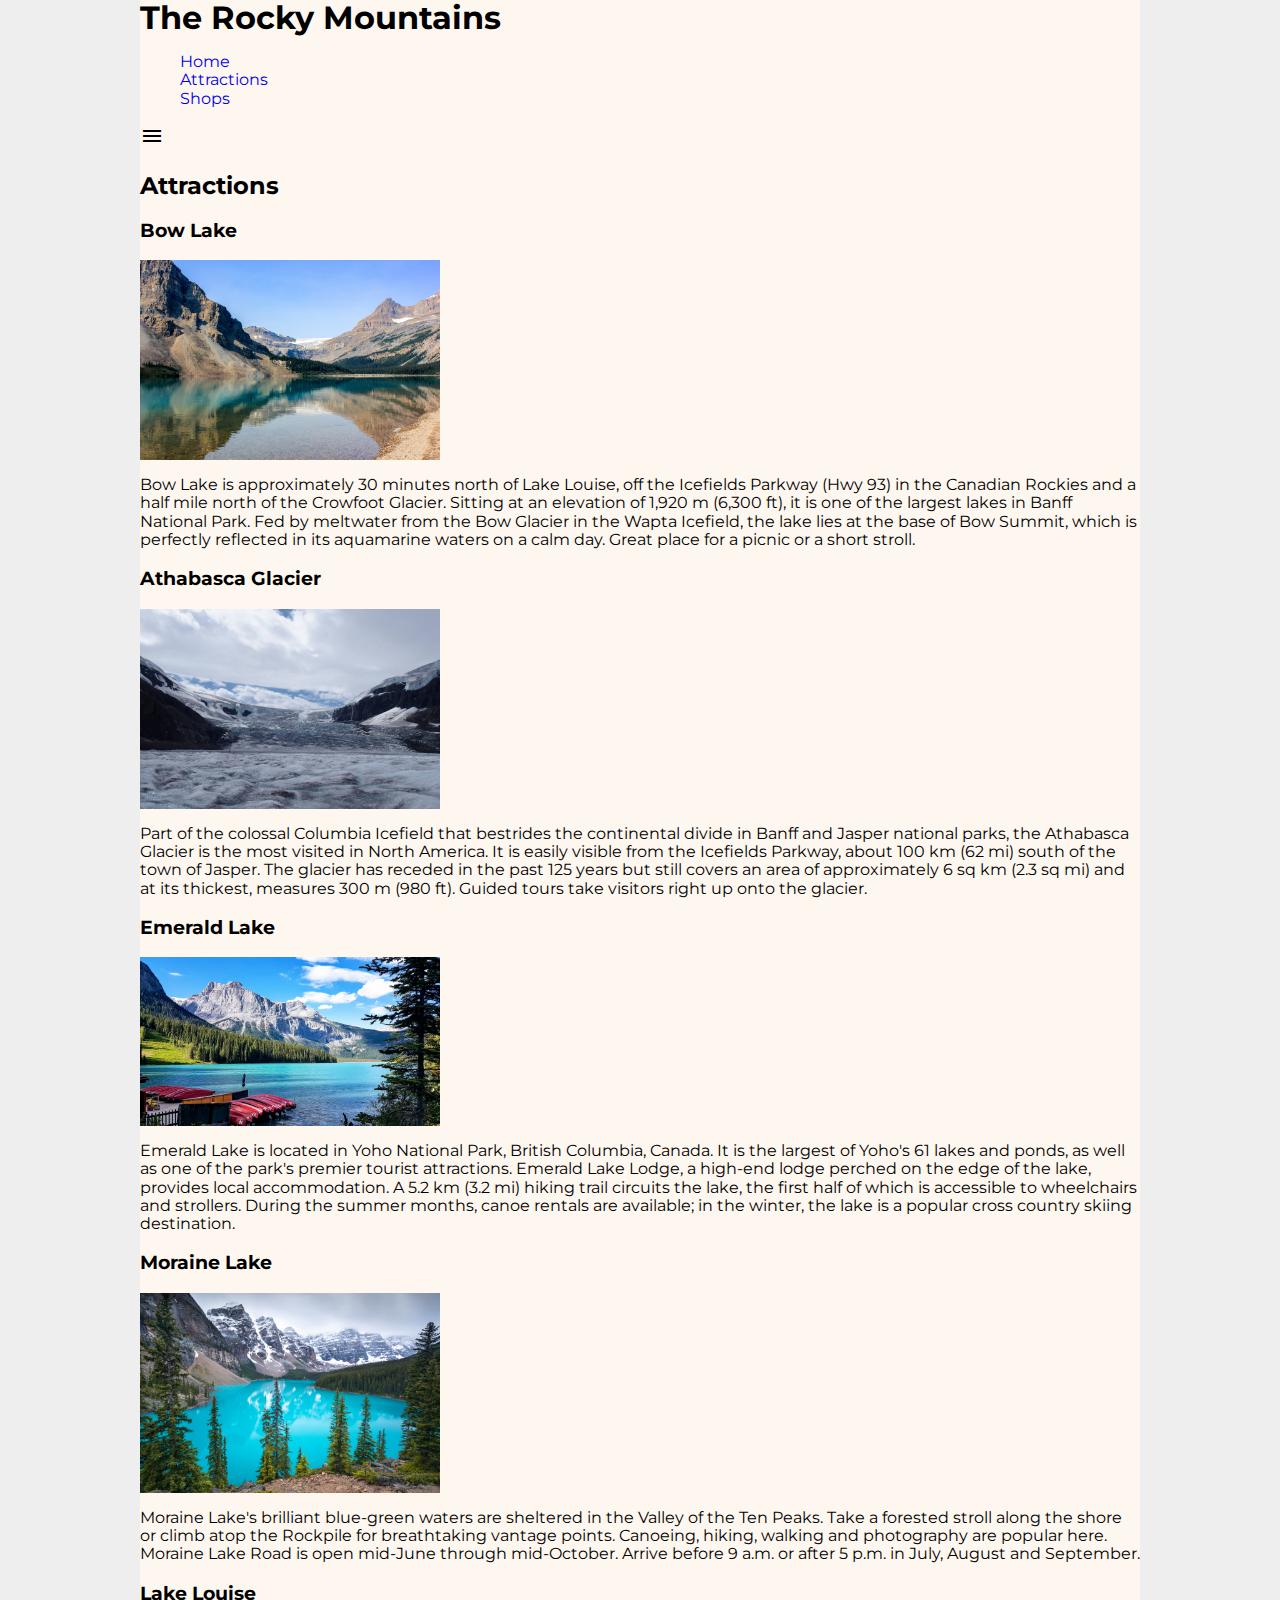
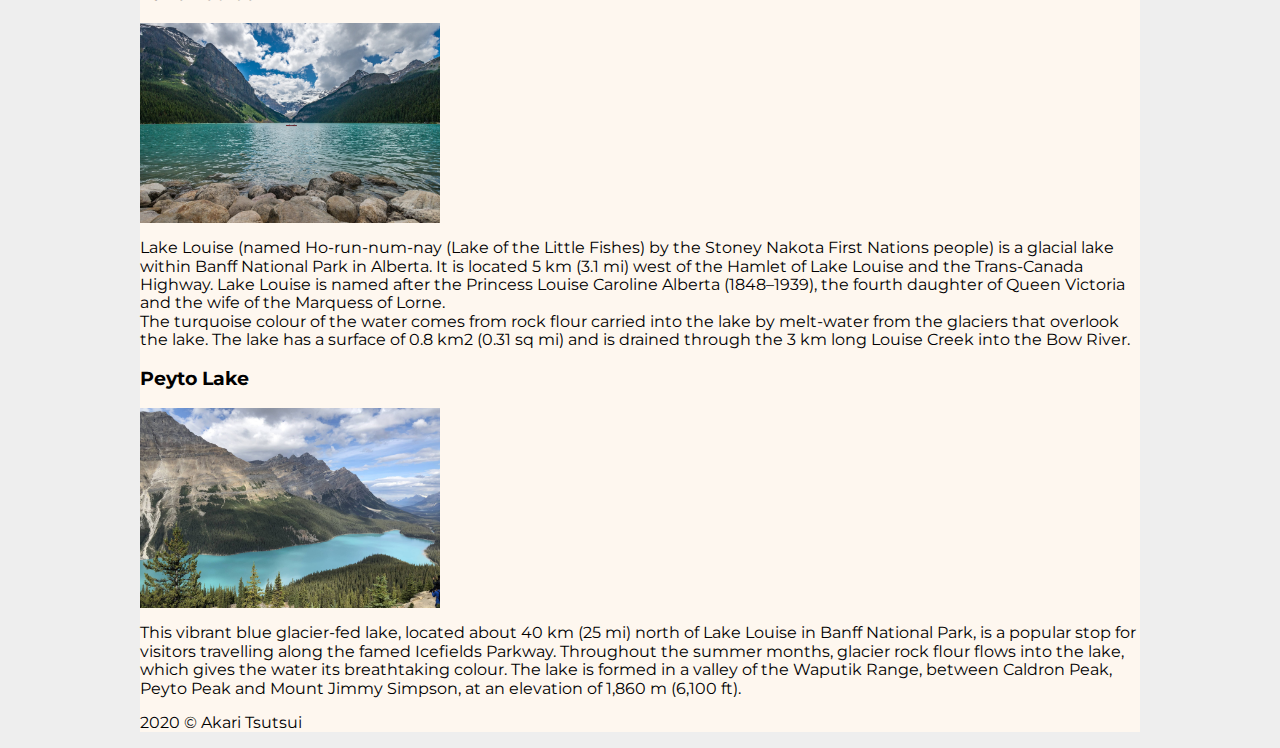
==== attractions.html @ 736a2c50 "add some images" ====
<!DOCTYPE html>
<html lang="en">
<head>
    <meta charset="UTF-8">
    <meta name="viewport" content="width=device-width, initial-scale=1.0">
    <link href="https://fonts.googleapis.com/icon?family=Material+Icons"
      rel="stylesheet">
    <link href="https://fonts.googleapis.com/css2?family=Montserrat:wght@400;500;600;700&display=swap" rel="stylesheet">
    <title>Rocky Mountains / Attractions</title>
    <link rel="stylesheet" href="styles/normalize.css">
    <link rel="stylesheet" href="styles/style-index.css">
    <script src="scripts/script.js" defer></script>
</head>
<body>
    <div class="wrapper">
        <header>
            <h1>The Rocky Mountains</h1>
            <nav>
                <ul>
                    <li><a href="index.html">Home</a></li>
                    <li><a href="attractions.html">Attractions</a></li>
                    <li><a href="shops.html">Shops</a></li>
                </ul>
                <span class="material-icons">
                    menu
                    </span>
            </nav>
        </header>
        <main>
            <div class="title">
                <h2>Attractions</h2>
            </div>
            <div class="attraction attraction-01">
                <h3>Bow Lake</h3>
                <img src="images/bow-lake.jpg" alt="bow lake">
                <p>Bow Lake is approximately 30 minutes north of Lake Louise, off the Icefields Parkway (Hwy 93) in the Canadian Rockies and a half mile north of the Crowfoot Glacier. Sitting at an elevation of 1,920 m (6,300 ft), it is one of the largest lakes in Banff National Park. Fed by meltwater from the Bow Glacier in the Wapta Icefield, the lake lies at the base of Bow Summit, which is perfectly reflected in its aquamarine waters on a calm day. Great place for a picnic or a short stroll.</p>
            </div>
            <div class="attraction attraction-02">
                <h3>Athabasca Glacier</h3>
                <img src="images/Columbia_icefield.jpg" alt="Athabasca Glacier">
                <p>Part of the colossal Columbia Icefield that bestrides the continental divide in Banff and Jasper national parks, the Athabasca Glacier is the most visited in North America. It is easily visible from the Icefields Parkway, about 100 km (62 mi) south of the town of Jasper. The glacier has receded in the past 125 years but still covers an area of approximately 6 sq km (2.3 sq mi) and at its thickest, measures 300 m (980 ft). Guided tours take visitors right up onto the glacier.</p>
            </div>
            <div class="attraction attraction-03">
                <h3>Emerald Lake</h3>
                <img src="images/emerald-lake.jpg" alt="Emerald Lake">
                <p>Emerald Lake is located in Yoho National Park, British Columbia, Canada. It is the largest of Yoho's 61 lakes and ponds, as well as one of the park's premier tourist attractions. Emerald Lake Lodge, a high-end lodge perched on the edge of the lake, provides local accommodation. A 5.2 km (3.2 mi) hiking trail circuits the lake, the first half of which is accessible to wheelchairs and strollers. During the summer months, canoe rentals are available; in the winter, the lake is a popular cross country skiing destination.</p>
            </div>
            <div class="attraction attraction-04">
                <h3>Moraine Lake</h3>
                <img src="images/moraine-lake.jpg" alt="Moraine Lake">
                <p>Moraine Lake's brilliant blue-green waters are sheltered in the Valley of the Ten Peaks. Take a forested stroll along the shore or climb atop the Rockpile for breathtaking vantage points. Canoeing, hiking, walking and photography are popular here. Moraine Lake Road is open mid-June through mid-October. Arrive before 9 a.m. or after 5 p.m. in July, August and September.</p>
            </div>
            <div class="attraction attraction-05">
                <h3>Lake Louise</h3>
                <img src="images/lake-louise.jpg" alt="Lake Louise">
                <p>Lake Louise (named Ho-run-num-nay (Lake of the Little Fishes) by the Stoney Nakota First Nations people) is a glacial lake within Banff National Park in Alberta. It is located 5 km (3.1 mi) west of the Hamlet of Lake Louise and the Trans-Canada Highway. Lake Louise is named after the Princess Louise Caroline Alberta (1848–1939), the fourth daughter of Queen Victoria and the wife of the Marquess of Lorne. <br>The turquoise colour of the water comes from rock flour carried into the lake by melt-water from the glaciers that overlook the lake. The lake has a surface of 0.8 km2 (0.31 sq mi) and is drained through the 3 km long Louise Creek into the Bow River.</p>
            </div>
            <div class="attraction attraction-06">
                <h3>Peyto Lake</h3>
                <img src="images/peyto-lake.jpg" alt="Peyto Lake">
                <p>This vibrant blue glacier-fed lake, located about 40 km (25 mi) north of Lake Louise in Banff National Park, is a popular stop for visitors travelling along the famed Icefields Parkway. Throughout the summer months, glacier rock flour flows into the lake, which gives the water its breathtaking colour. The lake is formed in a valley of the Waputik Range, between Caldron Peak, Peyto Peak and Mount Jimmy Simpson, at an elevation of 1,860 m (6,100 ft).</p>
            </div>
        </main>
        <footer>
            <p>2020 &copy; Akari Tsutsui</p>
        </footer>
    </div>
</body>
</html>
---- styles/style-index.css ----
*,*:before,*:after {
    box-sizing: border-box;
}
body {
    background-color: #eeeeee;
}
h1 {
    margin: 0;
}
img {
    max-width: 100%;
    display: block;
    height: auto;
}
li {
    list-style: none;
}
a {
    text-decoration: none;
}
.wrapper {
    max-width: 1000px;
    margin: 0 auto;
    font-family: 'Montserrat', sans-serif;
    background-color: #FEF7EF;
}



/* style for attractions */
.attraction img {
    width: 30%;
}
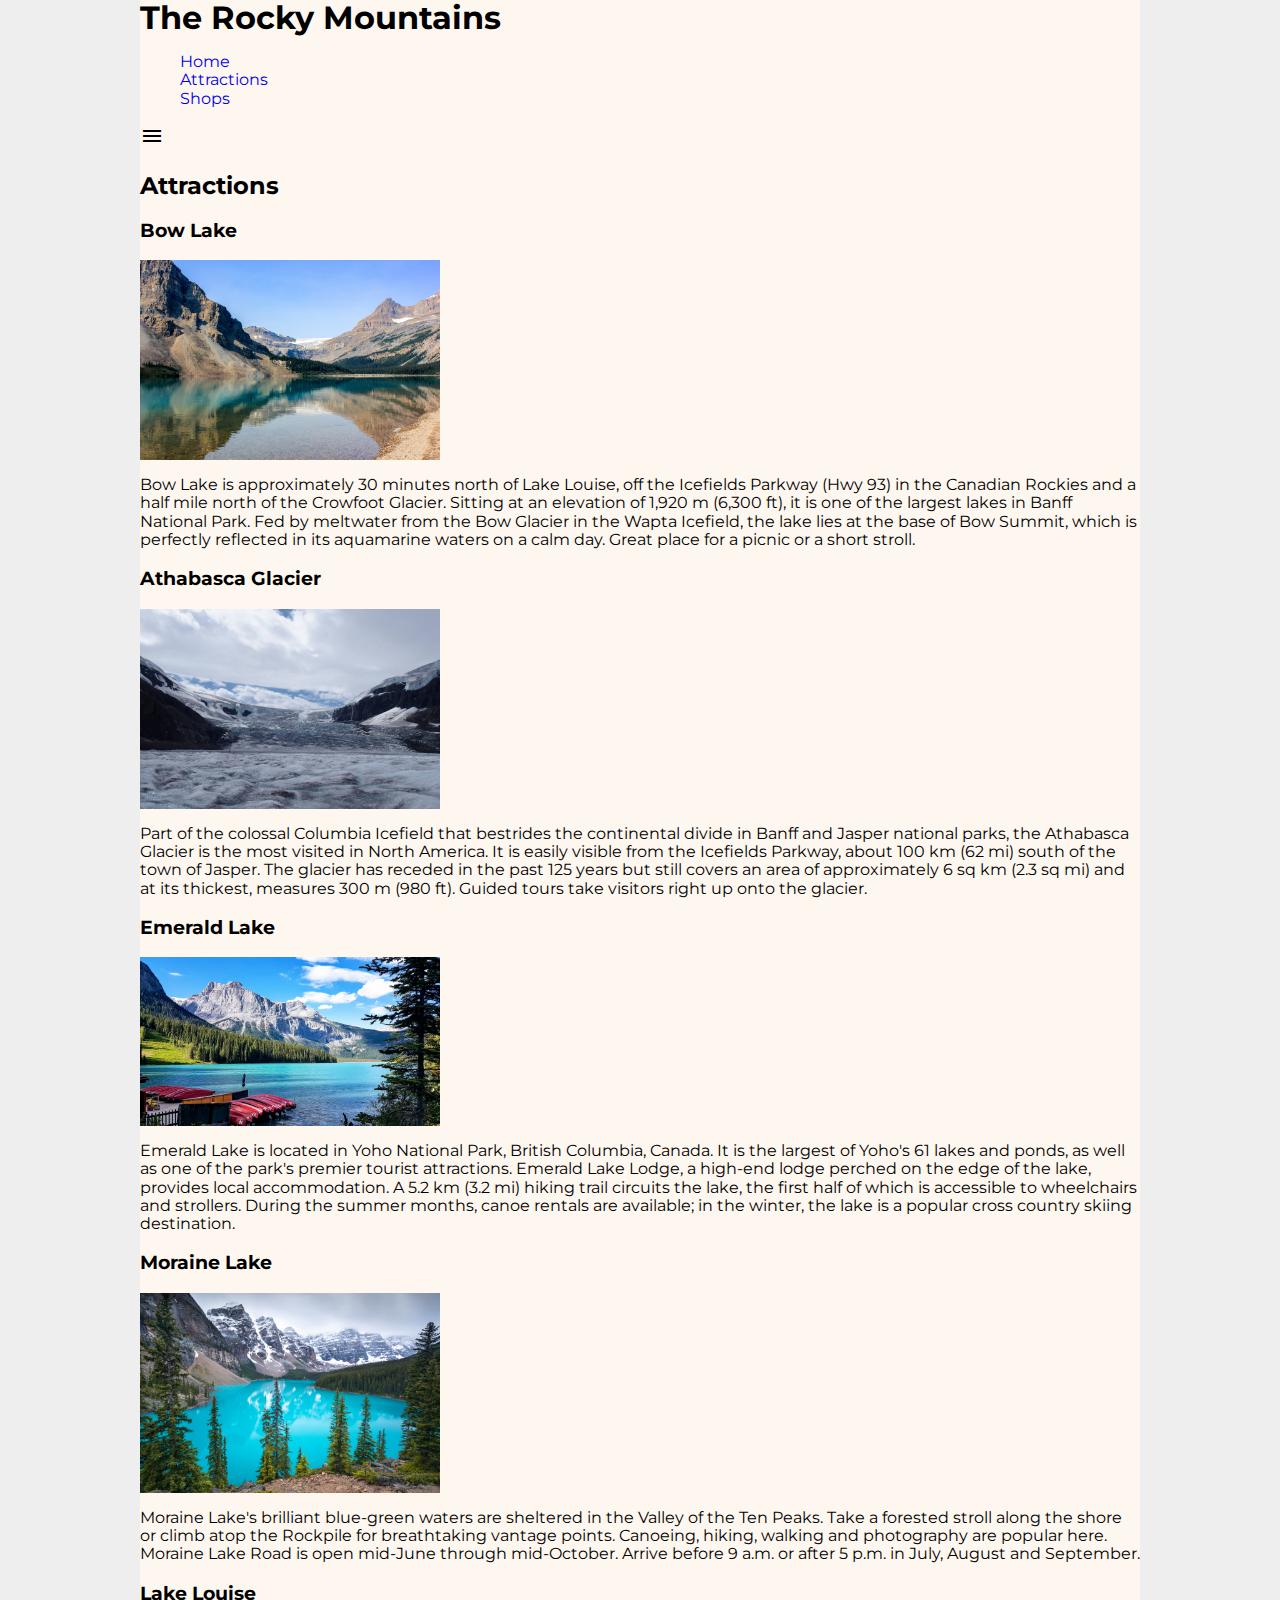
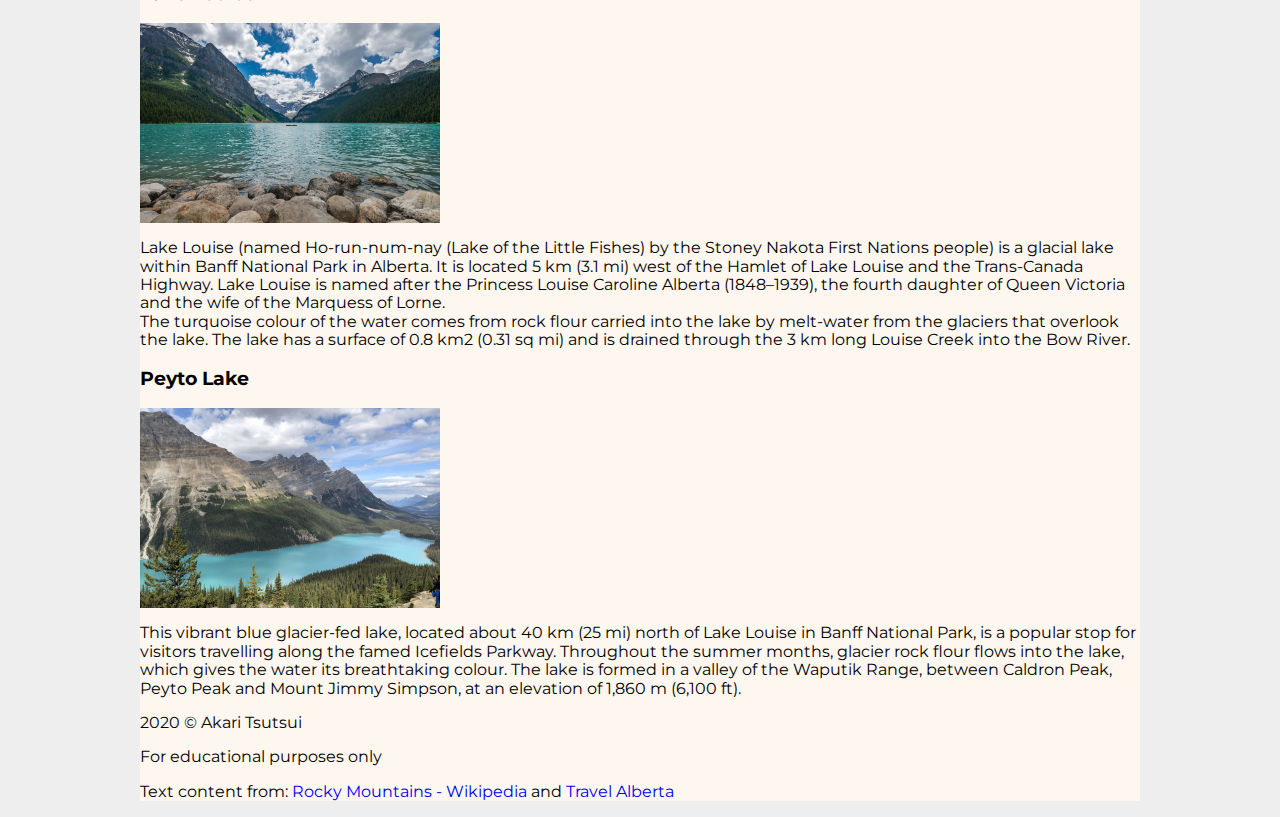
==== commit 313e861f: "add some content" ====
--- a/attractions.html
+++ b/attractions.html
@@ -63,6 +63,8 @@
         </main>
         <footer>
             <p>2020 &copy; Akari Tsutsui</p>
+            <p>For educational purposes only</p>
+            <p>Text content from: <a href="https://en.wikipedia.org/wiki/Rocky_Mountains">Rocky Mountains - Wikipedia</a> and <a href="https://www.travelalberta.com/ca/">Travel Alberta</a></p>
         </footer>
     </div>
 </body>
--- a/styles/style-index.css
+++ b/styles/style-index.css
@@ -25,6 +25,12 @@
     background-color: #FEF7EF;
 }
 
+/* style for home */
+
+table, th, td {
+    border: 2px solid #464646;
+    border-collapse: collapse;
+}
 
 
 /* style for attractions */
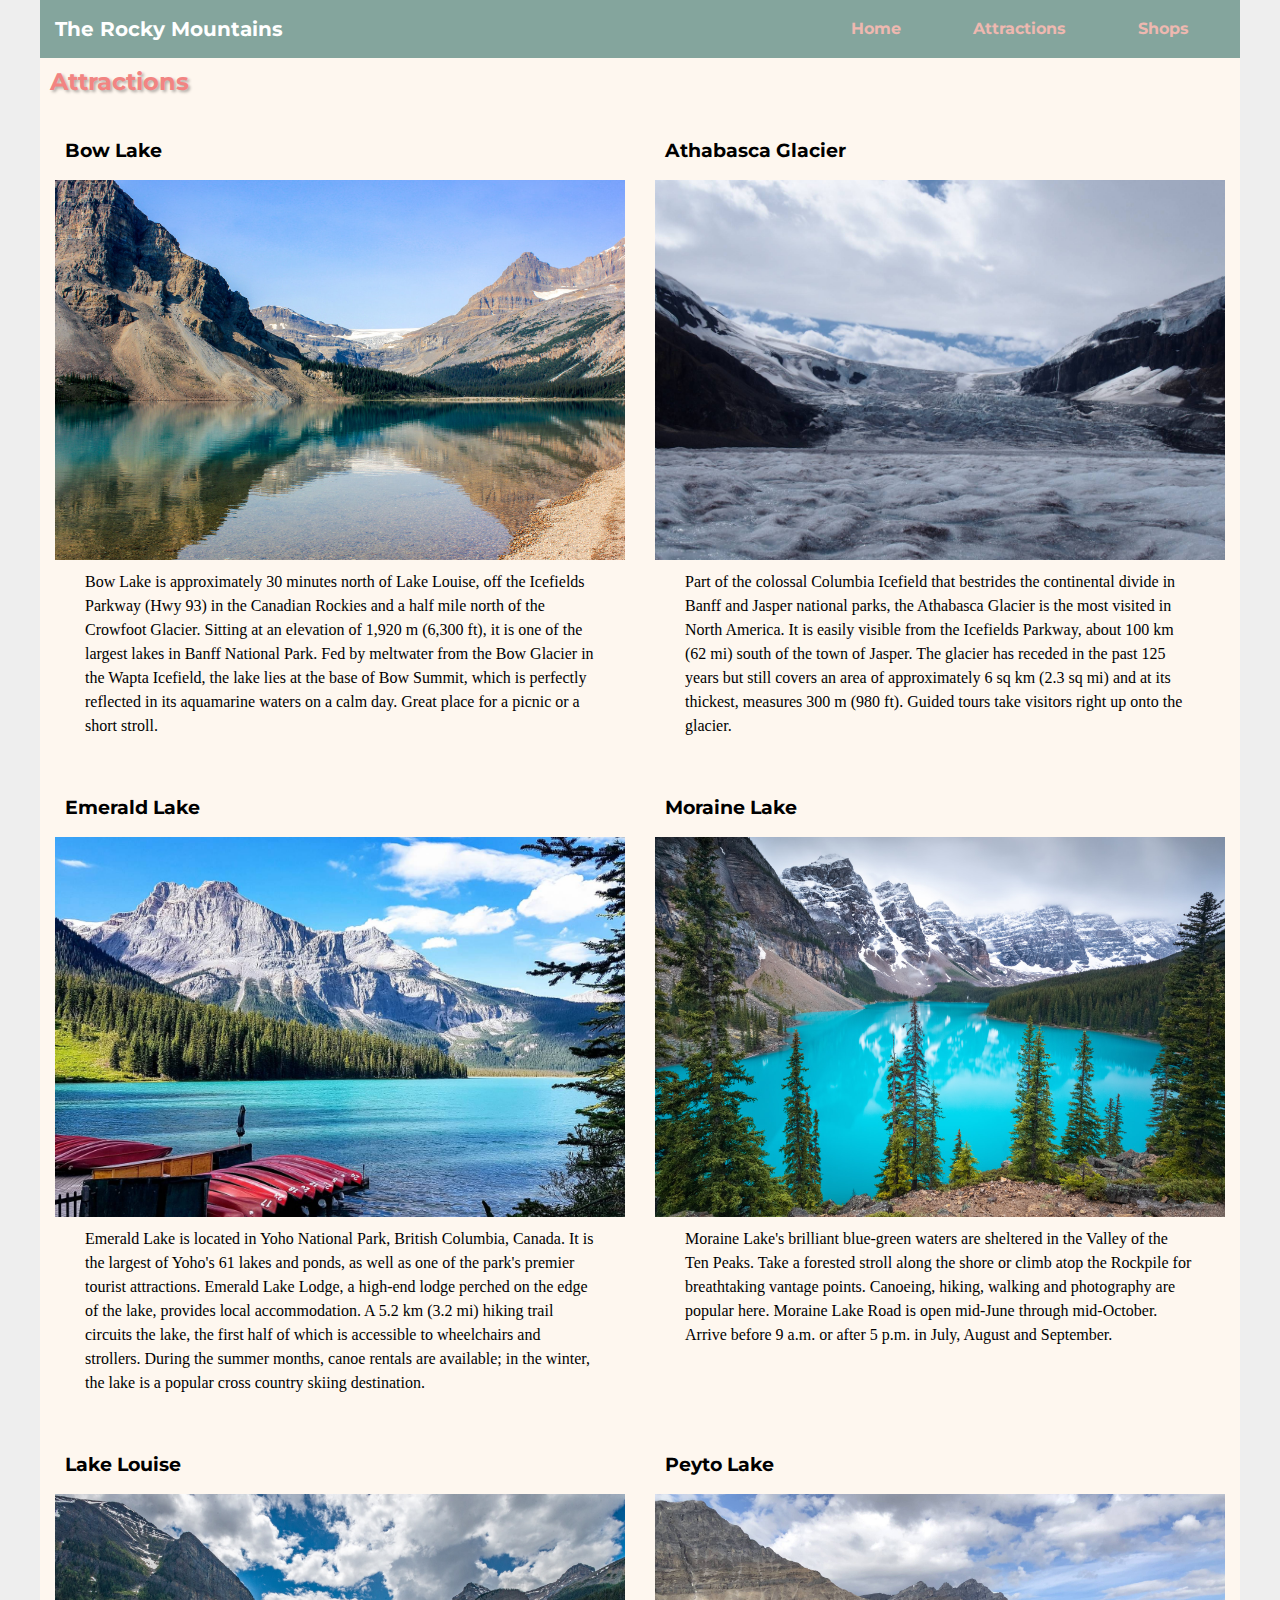
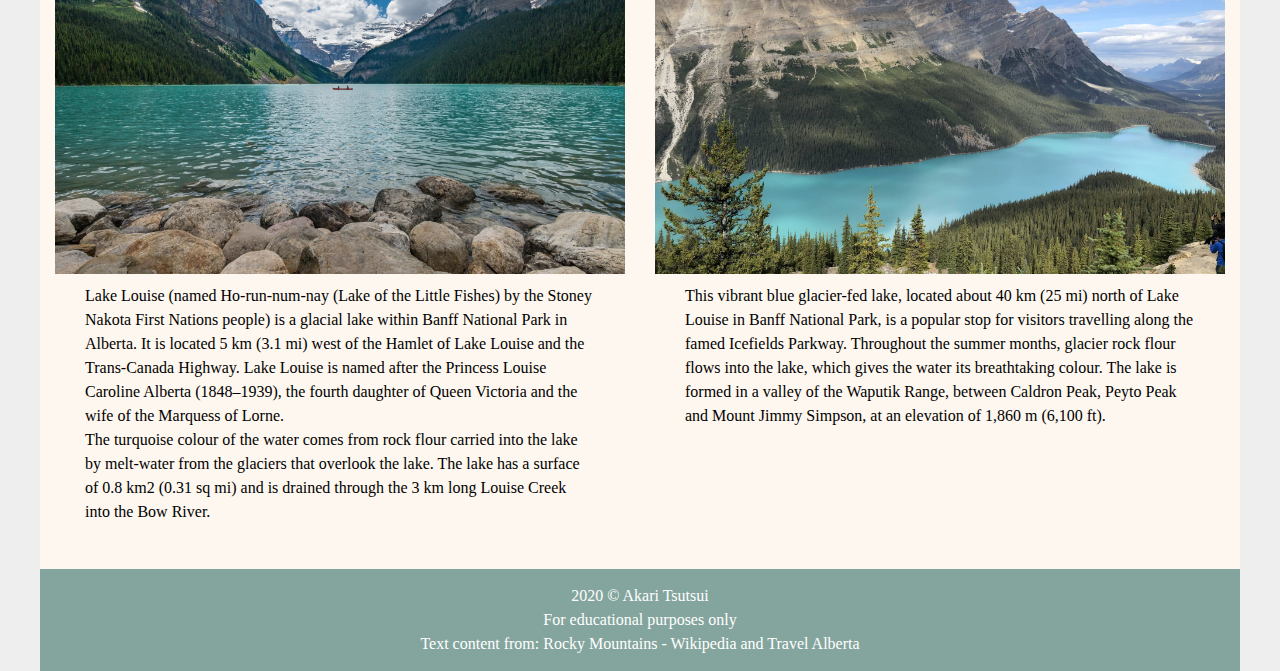
==== commit 5d13e76a: "add responsible" ====
--- a/attractions.html
+++ b/attractions.html
@@ -13,52 +13,56 @@
 </head>
 <body>
     <div class="wrapper">
-        <header>
+        <header class="l-flex">
             <h1>The Rocky Mountains</h1>
+            <div class="btn-menu">
+                <span class="material-icons">
+                    menu
+                    </span>
+            </div>
             <nav>
                 <ul>
                     <li><a href="index.html">Home</a></li>
                     <li><a href="attractions.html">Attractions</a></li>
                     <li><a href="shops.html">Shops</a></li>
                 </ul>
-                <span class="material-icons">
-                    menu
-                    </span>
             </nav>
         </header>
         <main>
             <div class="title">
-                <h2>Attractions</h2>
+                <h2 class="attractions-title">Attractions</h2>
             </div>
-            <div class="attraction attraction-01">
-                <h3>Bow Lake</h3>
-                <img src="images/bow-lake.jpg" alt="bow lake">
-                <p>Bow Lake is approximately 30 minutes north of Lake Louise, off the Icefields Parkway (Hwy 93) in the Canadian Rockies and a half mile north of the Crowfoot Glacier. Sitting at an elevation of 1,920 m (6,300 ft), it is one of the largest lakes in Banff National Park. Fed by meltwater from the Bow Glacier in the Wapta Icefield, the lake lies at the base of Bow Summit, which is perfectly reflected in its aquamarine waters on a calm day. Great place for a picnic or a short stroll.</p>
-            </div>
-            <div class="attraction attraction-02">
-                <h3>Athabasca Glacier</h3>
-                <img src="images/Columbia_icefield.jpg" alt="Athabasca Glacier">
-                <p>Part of the colossal Columbia Icefield that bestrides the continental divide in Banff and Jasper national parks, the Athabasca Glacier is the most visited in North America. It is easily visible from the Icefields Parkway, about 100 km (62 mi) south of the town of Jasper. The glacier has receded in the past 125 years but still covers an area of approximately 6 sq km (2.3 sq mi) and at its thickest, measures 300 m (980 ft). Guided tours take visitors right up onto the glacier.</p>
-            </div>
-            <div class="attraction attraction-03">
-                <h3>Emerald Lake</h3>
-                <img src="images/emerald-lake.jpg" alt="Emerald Lake">
-                <p>Emerald Lake is located in Yoho National Park, British Columbia, Canada. It is the largest of Yoho's 61 lakes and ponds, as well as one of the park's premier tourist attractions. Emerald Lake Lodge, a high-end lodge perched on the edge of the lake, provides local accommodation. A 5.2 km (3.2 mi) hiking trail circuits the lake, the first half of which is accessible to wheelchairs and strollers. During the summer months, canoe rentals are available; in the winter, the lake is a popular cross country skiing destination.</p>
-            </div>
-            <div class="attraction attraction-04">
-                <h3>Moraine Lake</h3>
-                <img src="images/moraine-lake.jpg" alt="Moraine Lake">
-                <p>Moraine Lake's brilliant blue-green waters are sheltered in the Valley of the Ten Peaks. Take a forested stroll along the shore or climb atop the Rockpile for breathtaking vantage points. Canoeing, hiking, walking and photography are popular here. Moraine Lake Road is open mid-June through mid-October. Arrive before 9 a.m. or after 5 p.m. in July, August and September.</p>
-            </div>
-            <div class="attraction attraction-05">
-                <h3>Lake Louise</h3>
-                <img src="images/lake-louise.jpg" alt="Lake Louise">
-                <p>Lake Louise (named Ho-run-num-nay (Lake of the Little Fishes) by the Stoney Nakota First Nations people) is a glacial lake within Banff National Park in Alberta. It is located 5 km (3.1 mi) west of the Hamlet of Lake Louise and the Trans-Canada Highway. Lake Louise is named after the Princess Louise Caroline Alberta (1848–1939), the fourth daughter of Queen Victoria and the wife of the Marquess of Lorne. <br>The turquoise colour of the water comes from rock flour carried into the lake by melt-water from the glaciers that overlook the lake. The lake has a surface of 0.8 km2 (0.31 sq mi) and is drained through the 3 km long Louise Creek into the Bow River.</p>
-            </div>
-            <div class="attraction attraction-06">
-                <h3>Peyto Lake</h3>
-                <img src="images/peyto-lake.jpg" alt="Peyto Lake">
-                <p>This vibrant blue glacier-fed lake, located about 40 km (25 mi) north of Lake Louise in Banff National Park, is a popular stop for visitors travelling along the famed Icefields Parkway. Throughout the summer months, glacier rock flour flows into the lake, which gives the water its breathtaking colour. The lake is formed in a valley of the Waputik Range, between Caldron Peak, Peyto Peak and Mount Jimmy Simpson, at an elevation of 1,860 m (6,100 ft).</p>
+            <div class="attraction">
+                <div class="attraction-item">
+                    <h3>Bow Lake</h3>
+                    <img src="images/bow-lake.jpg" alt="bow lake">
+                    <p>Bow Lake is approximately 30 minutes north of Lake Louise, off the Icefields Parkway (Hwy 93) in the Canadian Rockies and a half mile north of the Crowfoot Glacier. Sitting at an elevation of 1,920 m (6,300 ft), it is one of the largest lakes in Banff National Park. Fed by meltwater from the Bow Glacier in the Wapta Icefield, the lake lies at the base of Bow Summit, which is perfectly reflected in its aquamarine waters on a calm day. Great place for a picnic or a short stroll.</p>
+                </div>
+                <div class="attraction-item">
+                    <h3>Athabasca Glacier</h3>
+                    <img src="images/Columbia_icefield.jpg" alt="Athabasca Glacier">
+                    <p>Part of the colossal Columbia Icefield that bestrides the continental divide in Banff and Jasper national parks, the Athabasca Glacier is the most visited in North America. It is easily visible from the Icefields Parkway, about 100 km (62 mi) south of the town of Jasper. The glacier has receded in the past 125 years but still covers an area of approximately 6 sq km (2.3 sq mi) and at its thickest, measures 300 m (980 ft). Guided tours take visitors right up onto the glacier.</p>
+                </div>
+                <div class="attraction-item">
+                    <h3>Emerald Lake</h3>
+                    <img src="images/emerald-lake.jpg" alt="Emerald Lake">
+                    <p>Emerald Lake is located in Yoho National Park, British Columbia, Canada. It is the largest of Yoho's 61 lakes and ponds, as well as one of the park's premier tourist attractions. Emerald Lake Lodge, a high-end lodge perched on the edge of the lake, provides local accommodation. A 5.2 km (3.2 mi) hiking trail circuits the lake, the first half of which is accessible to wheelchairs and strollers. During the summer months, canoe rentals are available; in the winter, the lake is a popular cross country skiing destination.</p>
+                </div>
+                <div class="attraction-item">
+                    <h3>Moraine Lake</h3>
+                    <img src="images/moraine-lake.jpg" alt="Moraine Lake">
+                    <p>Moraine Lake's brilliant blue-green waters are sheltered in the Valley of the Ten Peaks. Take a forested stroll along the shore or climb atop the Rockpile for breathtaking vantage points. Canoeing, hiking, walking and photography are popular here. Moraine Lake Road is open mid-June through mid-October. Arrive before 9 a.m. or after 5 p.m. in July, August and September.</p>
+                </div>
+                <div class="attraction-item">
+                    <h3>Lake Louise</h3>
+                    <img src="images/lake-louise.jpg" alt="Lake Louise">
+                    <p>Lake Louise (named Ho-run-num-nay (Lake of the Little Fishes) by the Stoney Nakota First Nations people) is a glacial lake within Banff National Park in Alberta. It is located 5 km (3.1 mi) west of the Hamlet of Lake Louise and the Trans-Canada Highway. Lake Louise is named after the Princess Louise Caroline Alberta (1848–1939), the fourth daughter of Queen Victoria and the wife of the Marquess of Lorne. <br>The turquoise colour of the water comes from rock flour carried into the lake by melt-water from the glaciers that overlook the lake. The lake has a surface of 0.8 km2 (0.31 sq mi) and is drained through the 3 km long Louise Creek into the Bow River.</p>
+                </div>
+                <div class="attraction-item">
+                    <h3>Peyto Lake</h3>
+                    <img src="images/peyto-lake.jpg" alt="Peyto Lake">
+                    <p>This vibrant blue glacier-fed lake, located about 40 km (25 mi) north of Lake Louise in Banff National Park, is a popular stop for visitors travelling along the famed Icefields Parkway. Throughout the summer months, glacier rock flour flows into the lake, which gives the water its breathtaking colour. The lake is formed in a valley of the Waputik Range, between Caldron Peak, Peyto Peak and Mount Jimmy Simpson, at an elevation of 1,860 m (6,100 ft).</p>
+                </div>
             </div>
         </main>
         <footer>
--- a/styles/style-index.css
+++ b/styles/style-index.css
@@ -4,36 +4,202 @@
 body {
     background-color: #eeeeee;
 }
-h1 {
+h1, h2, p {
     margin: 0;
+}
+h1, h2, h3 {
+    font-family: 'Montserrat', sans-serif;
+}
+h3 {
+    padding-left: 10px;
 }
 img {
     max-width: 100%;
     display: block;
     height: auto;
 }
-li {
+ul {
     list-style: none;
+    margin: 0;
+    padding: 0;
 }
 a {
     text-decoration: none;
 }
+.l-flex {
+    display: flex;
+}
 .wrapper {
-    max-width: 1000px;
+    max-width: 1200px;
     margin: 0 auto;
+    min-height: 100vh;
+    background-color: #FEF7EF;
+}
+header {
+    flex-wrap: wrap;
+    justify-content: space-between;
+    align-items: center;
+    padding: 15px;
+    width: 100%;
+}
+header, footer {
+    background-color: #84A59D;
+}
+h1 {
+    color: white;
+    font-size: 20px;
+}
+nav {
+    display: none;
+    width: 100%;
+}
+nav li {
+    padding: 5px;
+}
+nav a {
+    color: #EEB8B0;
     font-family: 'Montserrat', sans-serif;
-    background-color: #FEF7EF;
-}
-
+    font-weight: bold;
+}
+nav a:hover {
+    font-size: 1.2em;
+}
+.show nav {
+    display: block;
+}
+.material-icons {
+    color: white;
+    font-weight: bold;
+
+}
 /* style for home */
-
+.title {
+    position: relative;
+}
+.main-title {
+    position: absolute;
+    top: 50%;
+    left: 50%;
+    transform: translate(-50%, -50%);
+    font-size: 26px;
+    color: white;
+    text-shadow: 6px 6px 0px rgba(0,0,0,0.6);
+}
+.content-description, .geography-text {
+    padding: 10px 30px;
+}
+.content-geography img, table {
+    width: 90%;
+    margin: 0 auto;
+}
 table, th, td {
     border: 2px solid #464646;
     border-collapse: collapse;
 }
-
+.table-title {
+    background: rgb(246,189,96);
+    background: linear-gradient(90deg, rgba(246,189,96,1) 0%, rgba(255,232,195,1) 50%, rgba(246,189,96,1) 100%);
+}
+footer {
+    color: white;
+    text-align: center;
+    margin-top: 20px;
+    padding: 15px;
+}
+footer a {
+    color: white;
+}
 
 /* style for attractions */
-.attraction img {
-    width: 30%;
+.attractions-title, .shops-title {
+    color: #F28482;
+    text-shadow: 2px 2px 3px rgba(0,0,0,0.3);
+    padding: 10px;
+}
+.attraction p {
+    padding: 10px 30px;
+}
+
+/* style for shops */
+.shop img {
+    margin-bottom: 5px;
+}
+.shop p {
+    padding: 10px 30px;
+}
+small {
+    padding-left: 10px;
+}
+
+@media(min-width : 768px){
+    .main-title {
+        font-size: 40px;
+    }
+    .content-description {
+        padding: 10px 60px;
+    }
+    .content-geography {
+        display: flex;
+        justify-content: space-evenly;
+    }
+    .content-geography img, .geography-text {
+        width: 45%;
+    }
+    .geography-text {
+        padding-left: 0;
+    }
+    table {
+        width: 80%;
+    }
+    .attraction {
+        display: flex;
+        flex-wrap: wrap;
+    }
+    .attraction-item {
+        width: 50%;
+        padding: 15px;
+    }
+    .shop-main {
+        padding: 30px;
+    }
+    .shop-images {
+        display: flex;
+        justify-content: space-evenly;
+    }
+    .shop-images img {
+        width: 45%;
+    }
+    .shop p {
+        padding: 10px 60px;
+    }
+}
+
+@media(min-width : 1024px){
+    header {
+        flex-wrap: nowrap;
+        justify-content: space-between;
+    }
+    nav {
+        display: block;
+        width: 35%;
+    }
+    .material-icons {
+        display: none;
+    }
+    nav ul {
+        display: flex;
+        justify-content: space-around;
+    }
+    .content-description {
+        padding: 10px 120px;
+    }
+    .geography-text {
+        padding-right: 60px;
+    }
+    p {
+        line-height: 1.5;
+    }
+    table {
+        width: 70%;
+    }
 }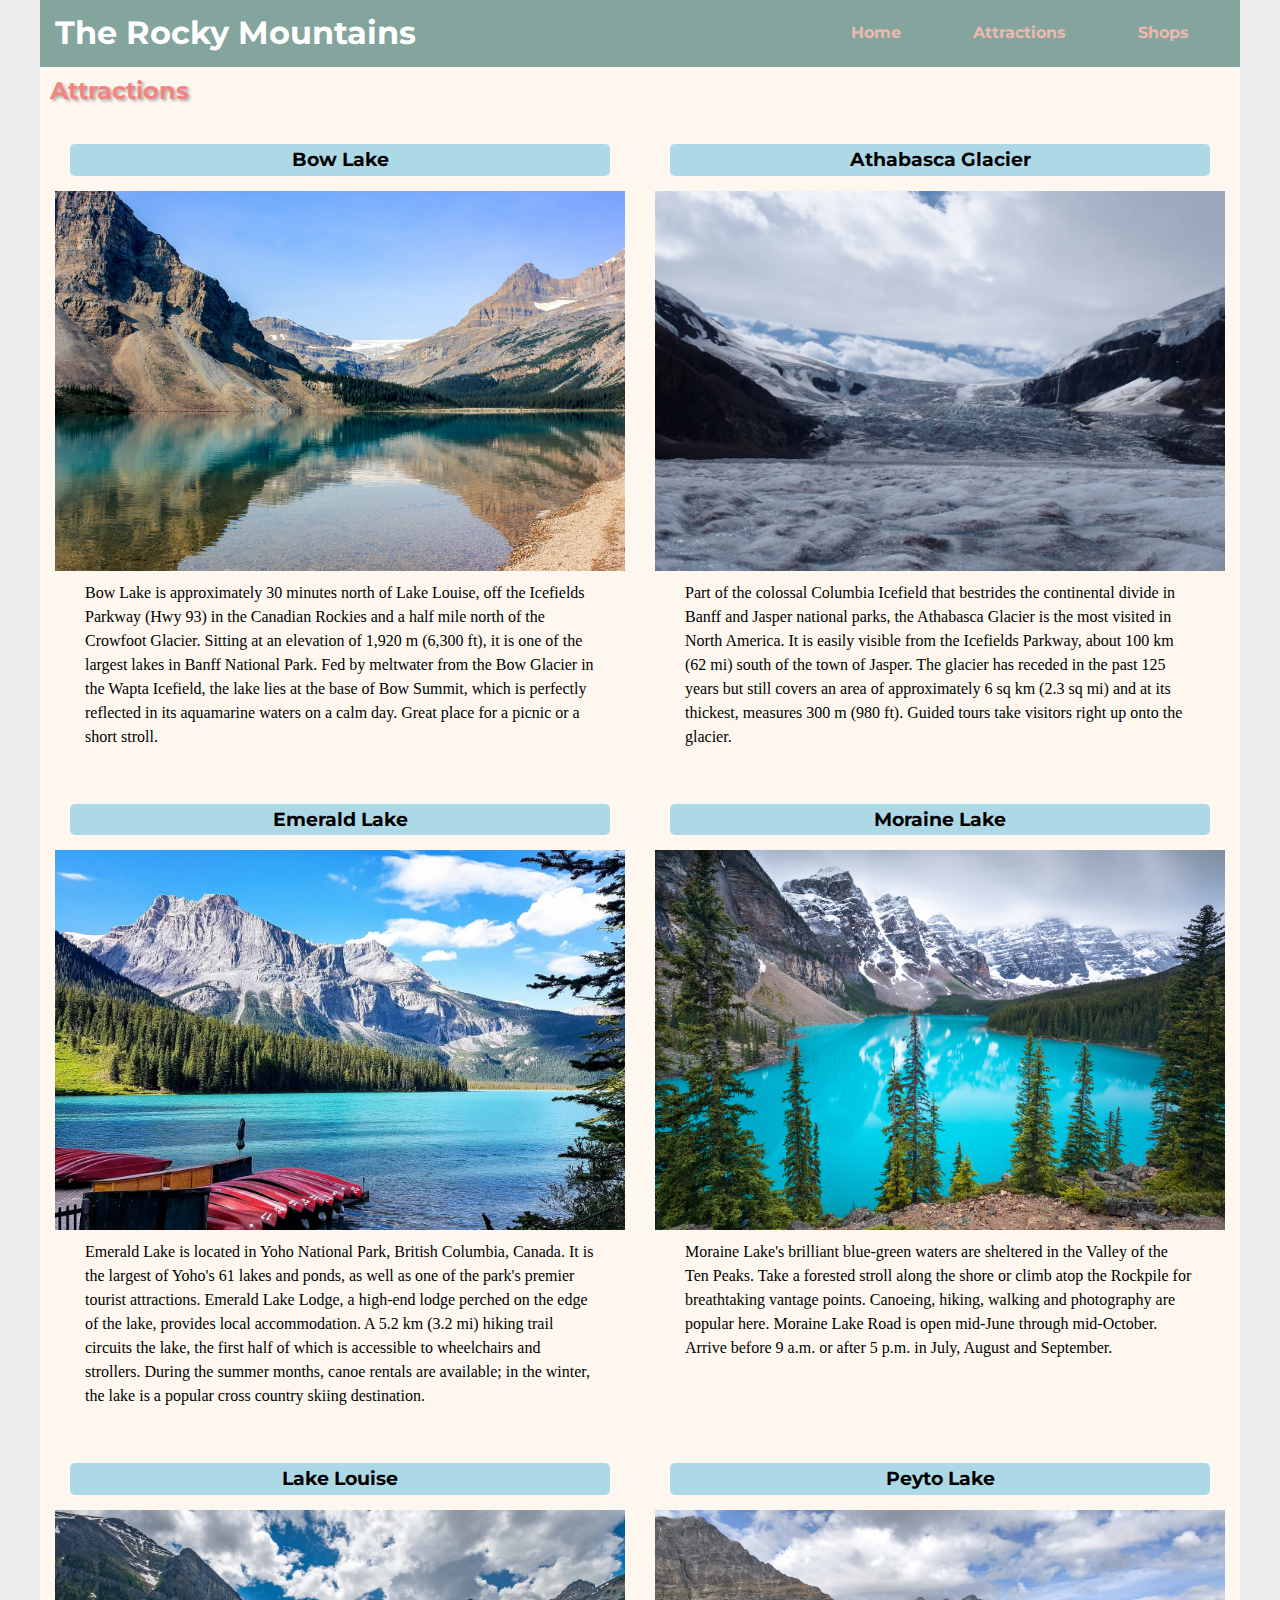
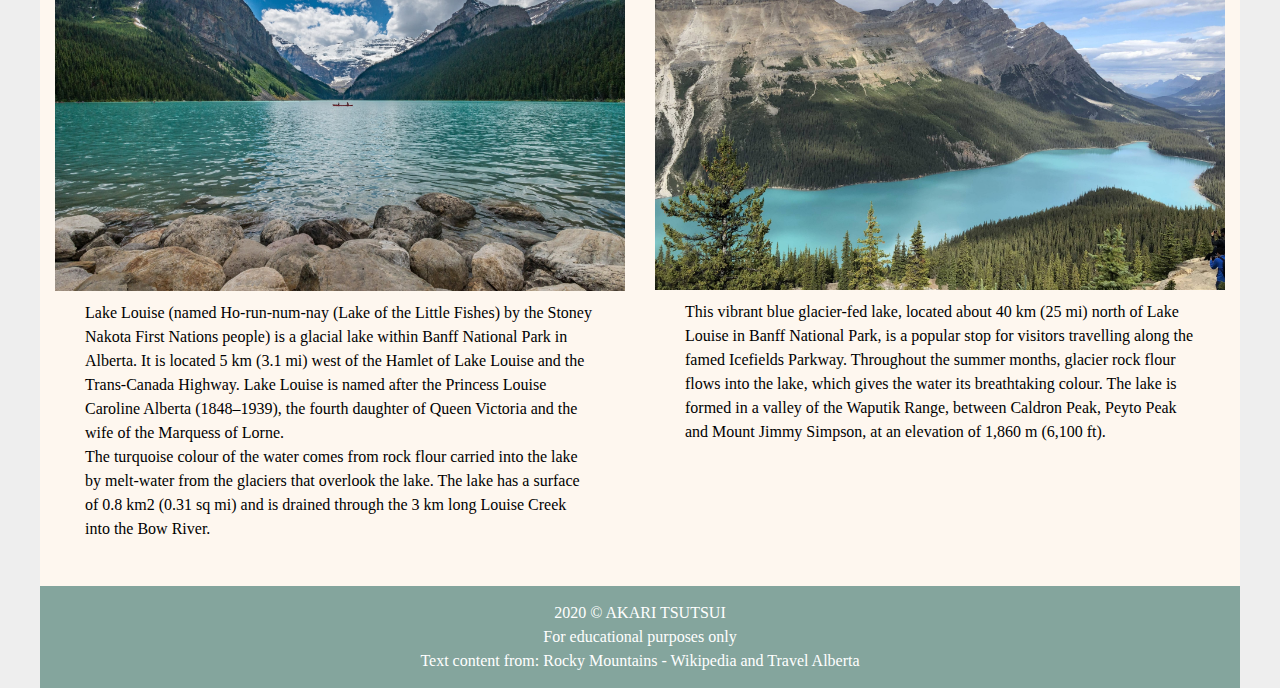
==== commit 1f06abf8: "change some style" ====
--- a/attractions.html
+++ b/attractions.html
@@ -66,7 +66,7 @@
             </div>
         </main>
         <footer>
-            <p>2020 &copy; Akari Tsutsui</p>
+            <p>2020 &copy; AKARI TSUTSUI</p>
             <p>For educational purposes only</p>
             <p>Text content from: <a href="https://en.wikipedia.org/wiki/Rocky_Mountains">Rocky Mountains - Wikipedia</a> and <a href="https://www.travelalberta.com/ca/">Travel Alberta</a></p>
         </footer>
--- a/styles/style-index.css
+++ b/styles/style-index.css
@@ -11,7 +11,11 @@
     font-family: 'Montserrat', sans-serif;
 }
 h3 {
-    padding-left: 10px;
+    margin: 15px;
+    padding: 5px;
+    background-color: lightblue;
+    text-align: center;
+    border-radius: 5px;
 }
 img {
     max-width: 100%;
@@ -132,6 +136,9 @@
 }
 
 @media(min-width : 768px){
+    header h1 {
+        font-size: 2em;
+    }
     .main-title {
         font-size: 40px;
     }
@@ -190,8 +197,11 @@
         display: flex;
         justify-content: space-around;
     }
+    .main-title {
+        font-size: 3.5em;
+    }
     .content-description {
-        padding: 10px 120px;
+        padding: 10px 150px;
     }
     .geography-text {
         padding-right: 60px;
